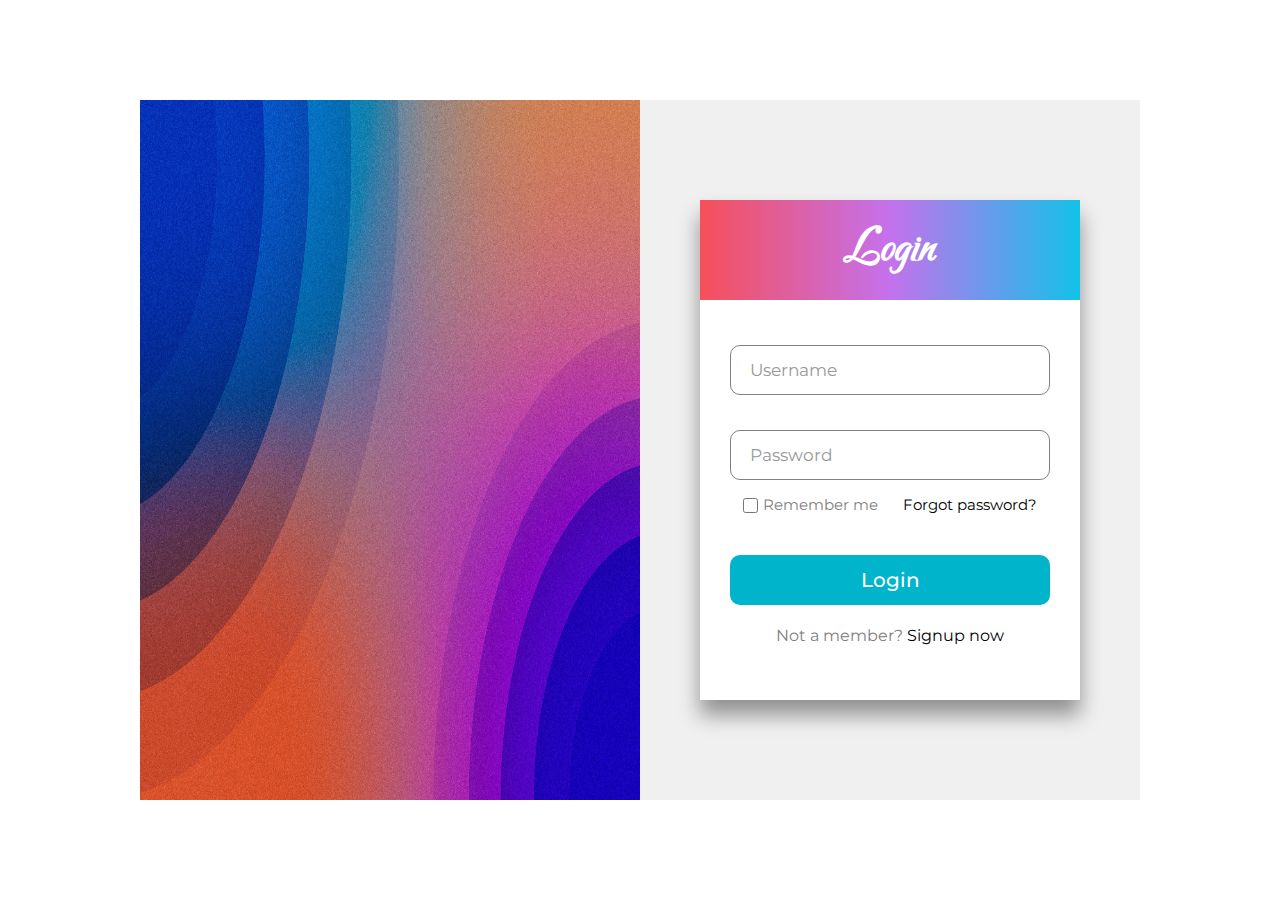
==== home/login/login.html @ 67a32851 "- organized folders and files - reworked frontend - enhanced responsiveness" ====
<html>

<head>
    <title>Login</title>
    <link href="https://fonts.googleapis.com/css2?family=Montserrat:wght@400&display=swap" rel="stylesheet">
    <link href="https://fonts.googleapis.com/css2?family=Carattere&display=swap" rel="stylesheet">
    <link rel="stylesheet" href="../../style/login.css">
</head>

<body>
    <div class="container">
        <div class="bgimg">
            <img src="../../images/login.jpg">
        </div>
        <div class="loginbox">
            <div class="wrapper">
                <div class="title">
                    Login
                </div>
                <form action="login.php" method="POST">
                    <div class="field">
                        <input type="text" name="txt1" required>
                        <label>Username</label>
                    </div>
                    <div class="field">
                        <input type="password" name="txt2" required>
                        <label>Password</label>
                    </div>
                    <div class="content">
                        <div class="checkbox">
                            <input type="checkbox" id="remember-me">
                            <label for="remember-me">Remember
                            me</label>
                        </div>
                        <div class="pass-link">
                            <a href="#">Forgot password?</a>
                        </div>
                    </div>
                    <div class="field">
                        <input type="submit" value="Login">
                    </div>
                    <div class="signup-link">
                        Not a member? <a href="../signup/signup.html">Signup now</a>
                    </div>
                </form>
            </div>
        </div>
    </div>
</body>

</html>
---- style/login.css ----
* {
margin: 0;
padding: 0;
/* box-sizing: border-box; */
}

.container {
    display: flex;
    /* flex-direction: column; */
    /* height: 100%;
    width: 100%; */
    /* place-items: center; */
    /* background-color: black; */
    width: 100vw;
    height: 100vh;
    /* margin: 0 auto; */
    flex-wrap: wrap;
    justify-content: center;
    align-items: center;
}
.wrapper{
    height: 500px;
    width: 380px;
    /* margin-left: 130px; */
    /* margin-top: 110px; */
background: white;
box-shadow: 0px 15px 20px rgba(0,0,0,0.4);
}
.title{
    font-family: Carattere;
font-size: 35pt;
font-weight: 600;
text-align: center;
line-height: 100px;
color:white;
user-select: none;
background: linear-gradient(to right, #f64f59, #c471ed, #12c2e9);
}
.wrapper form{
padding: 10px 30px 50px 30px;
}
.wrapper form .field{
    font-family: 'Montserrat';
height: 50px;
width: 100%;
margin-top: 35px;
position: relative;
}
.wrapper form .field input{
height: 100%;
width: 100%;
outline: none;
font-size: 17px;
padding-left: 20px;
border: 1.5px solid gray;
border-radius: 10px;
transition: all 0.3s ease;

}
.wrapper form .field input:focus,
form .field input:valid{
border: 2px solid #00B4CC;
}
.wrapper form .field label{
position: absolute;
top: 50%;
left: 20px;
color: #999999;
font-weight: 400;
font-size: 17px;
pointer-events: none;
transform: translateY(-50%);
transition: all 0.3s ease;
}
form .field input:focus ~ label,
form .field input:valid ~ label{
top: 0%;
font-size: 16px;
color: black;
background-color:white;
transform: translateY(-50%);
}
form .content{
display: flex;
width: 100%;
height: 50px;
font-size: 16px;
align-items: center;
justify-content: space-around;
}
form .content .checkbox{
    font-family: 'Montserrat';
    font-size: 11pt;
display: flex;
align-items: center;
justify-content: center;
}
form .content input{
width: 15px;
height: 15px;
background: red;
}
form .content label{
color: gray;
user-select: none;
padding-left: 5px;
}
form .content .pass-link{
    font-size: 11pt;
    font-family: 'Montserrat';
color: "black";
}
form .field input[type="submit"]{
    font-family: 'Montserrat';
color: #fff;
border: none;
padding-left: 0;
margin-top: -10px;
font-size: 20px;
font-weight: 500;
cursor: pointer;
background-color: #00B4CC;
}
form .field input[type="submit"]:hover{
    animation: sgn 0.7s ease;
    animation-fill-mode:forwards; 
}
@keyframes sgn{
     from{
        background-color: #00B4CC;
    }
    to{
        background-color: #0392a6;
    }
}
form .signup-link{
    font-family: 'Montserrat';
color: gray;
margin-top: 11px;
text-align: center;
}
form .pass-link a,
form .signup-link a{
color: black;
text-decoration: none;
}
form .pass-link a:hover,
form .signup-link a:hover{
text-decoration: underline;
}
.bgimg img{
    /* position: relative; */
    width:500px;
    height:700px;
    /* margin-left: -790px; */
    /* margin-bottom: -350px; */
    /* margin-top: -150px; */
}
.loginbox{
    /* position: relative; */
    display: flex;
    align-items: center;
    justify-content: center;
    background-color: rgb(240, 240, 240);
    height:700px;
    width: 500px;
    /* margin-top: -760px; */
    /* margin-left: 625px; */
    /* margin-bottom: -350px; */
}

@media screen and (max-width: 768px) {
    .container {
        /* display: flex; */
        /* flex-direction: row; */
        /* width: 90vw; */
    }
}
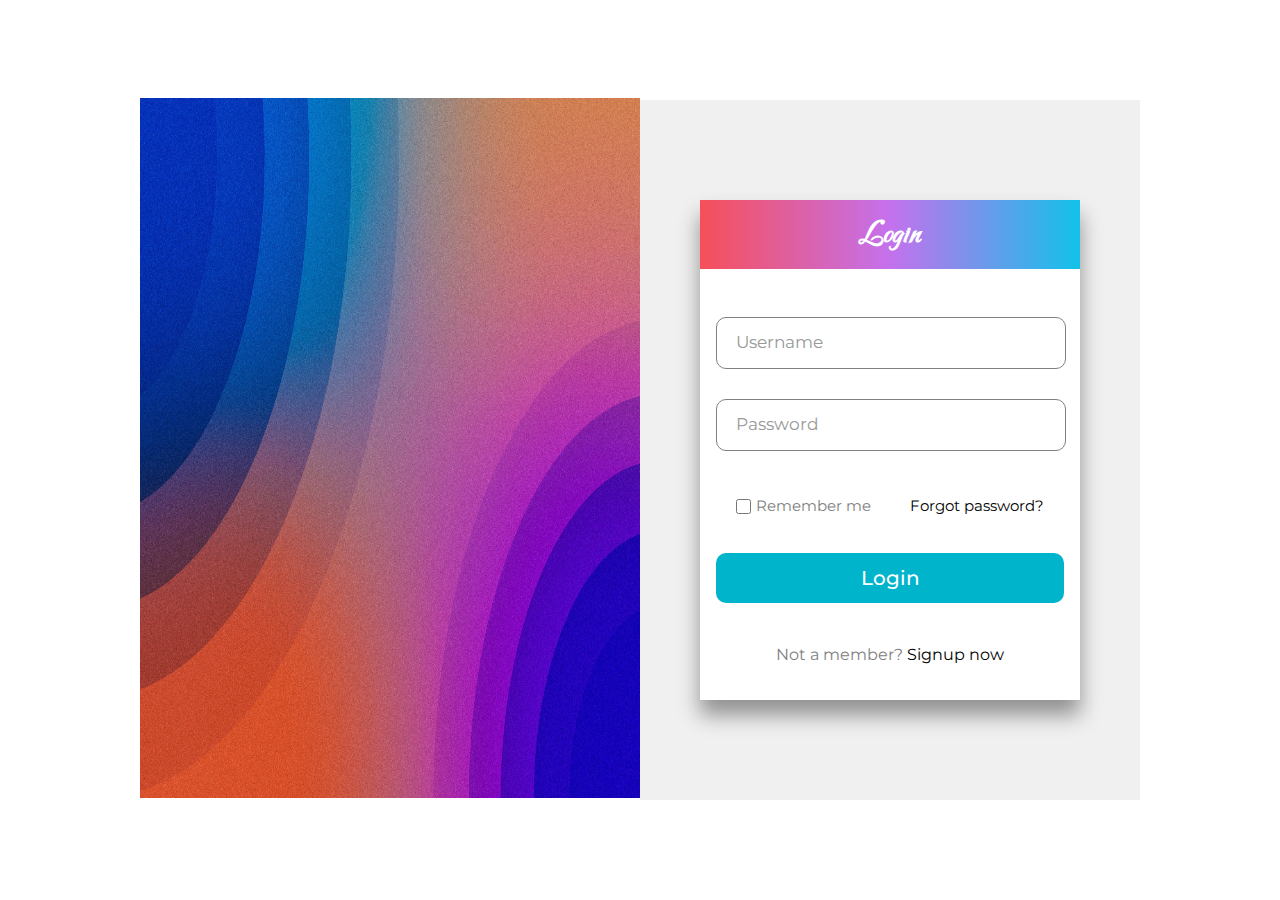
==== commit 9e67eda6: "- fixed login page responsiveness." ====
--- a/home/login/login.html
+++ b/home/login/login.html
@@ -1,12 +1,14 @@
-<html>
-
+<!DOCTYPE html>
+<html lang="en">
 <head>
-    <title>Login</title>
+    <meta charset="UTF-8">
+    <meta http-equiv="X-UA-Compatible" content="IE=edge">
+    <meta name="viewport" content="width=device-width, initial-scale=1.0">
     <link href="https://fonts.googleapis.com/css2?family=Montserrat:wght@400&display=swap" rel="stylesheet">
     <link href="https://fonts.googleapis.com/css2?family=Carattere&display=swap" rel="stylesheet">
     <link rel="stylesheet" href="../../style/login.css">
+    <title>Heartbeat | Login</title>
 </head>
-
 <body>
     <div class="container">
         <div class="bgimg">
@@ -47,5 +49,19 @@
         </div>
     </div>
 </body>
+</html>
 
-</html>+<!-- <html>
+
+<head>
+    <title>Login</title>
+    <link href="https://fonts.googleapis.com/css2?family=Montserrat:wght@400&display=swap" rel="stylesheet">
+    <link href="https://fonts.googleapis.com/css2?family=Carattere&display=swap" rel="stylesheet">
+    <link rel="stylesheet" href="../../style/login.css">
+</head>
+
+<body>
+    
+</body>
+
+</html> -->--- a/style/login.css
+++ b/style/login.css
@@ -13,7 +13,7 @@
     /* background-color: black; */
     width: 100vw;
     height: 100vh;
-    /* margin: 0 auto; */
+    margin: 0 auto;
     flex-wrap: wrap;
     justify-content: center;
     align-items: center;
@@ -28,22 +28,25 @@
 }
 .title{
     font-family: Carattere;
-font-size: 35pt;
+    padding: 1rem;
+font-size: 2rem;
 font-weight: 600;
 text-align: center;
-line-height: 100px;
+/* line-height: 100px; */
 color:white;
 user-select: none;
 background: linear-gradient(to right, #f64f59, #c471ed, #12c2e9);
 }
 .wrapper form{
-padding: 10px 30px 50px 30px;
+/* padding: 10px 30px 50px 30px; */
+padding: 1rem;
 }
 .wrapper form .field{
     font-family: 'Montserrat';
 height: 50px;
-width: 100%;
-margin-top: 35px;
+/* width: 100%; */
+/* margin-top: 35px; */
+margin: 2rem 0;
 position: relative;
 }
 .wrapper form .field input{
@@ -51,7 +54,7 @@
 width: 100%;
 outline: none;
 font-size: 17px;
-padding-left: 20px;
+/* padding-left: 20px; */
 border: 1.5px solid gray;
 border-radius: 10px;
 transition: all 0.3s ease;
@@ -169,10 +172,23 @@
     /* margin-bottom: -350px; */
 }
 
-@media screen and (max-width: 768px) {
+@media screen and (max-width: 1000px) {
     .container {
         /* display: flex; */
         /* flex-direction: row; */
-        /* width: 90vw; */
+        /* width: 96vw; */
+
+    }
+    .bgimg img {
+        width: 96vw;
+        height: 150px;
+        /* margin-left: -50px;
+        margin-top: -50px; */
+    }
+    .loginbox {
+        width: 96vw;
+    }
+    .wrapper {
+        width: 96%;
     }
 }--- a/style/login.css
+++ b/style/login.css
@@ -13,7 +13,7 @@
     /* background-color: black; */
     width: 100vw;
     height: 100vh;
-    /* margin: 0 auto; */
+    margin: 0 auto;
     flex-wrap: wrap;
     justify-content: center;
     align-items: center;
@@ -28,22 +28,25 @@
 }
 .title{
     font-family: Carattere;
-font-size: 35pt;
+    padding: 1rem;
+font-size: 2rem;
 font-weight: 600;
 text-align: center;
-line-height: 100px;
+/* line-height: 100px; */
 color:white;
 user-select: none;
 background: linear-gradient(to right, #f64f59, #c471ed, #12c2e9);
 }
 .wrapper form{
-padding: 10px 30px 50px 30px;
+/* padding: 10px 30px 50px 30px; */
+padding: 1rem;
 }
 .wrapper form .field{
     font-family: 'Montserrat';
 height: 50px;
-width: 100%;
-margin-top: 35px;
+/* width: 100%; */
+/* margin-top: 35px; */
+margin: 2rem 0;
 position: relative;
 }
 .wrapper form .field input{
@@ -51,7 +54,7 @@
 width: 100%;
 outline: none;
 font-size: 17px;
-padding-left: 20px;
+/* padding-left: 20px; */
 border: 1.5px solid gray;
 border-radius: 10px;
 transition: all 0.3s ease;
@@ -169,10 +172,23 @@
     /* margin-bottom: -350px; */
 }
 
-@media screen and (max-width: 768px) {
+@media screen and (max-width: 1000px) {
     .container {
         /* display: flex; */
         /* flex-direction: row; */
-        /* width: 90vw; */
+        /* width: 96vw; */
+
+    }
+    .bgimg img {
+        width: 96vw;
+        height: 150px;
+        /* margin-left: -50px;
+        margin-top: -50px; */
+    }
+    .loginbox {
+        width: 96vw;
+    }
+    .wrapper {
+        width: 96%;
     }
 }